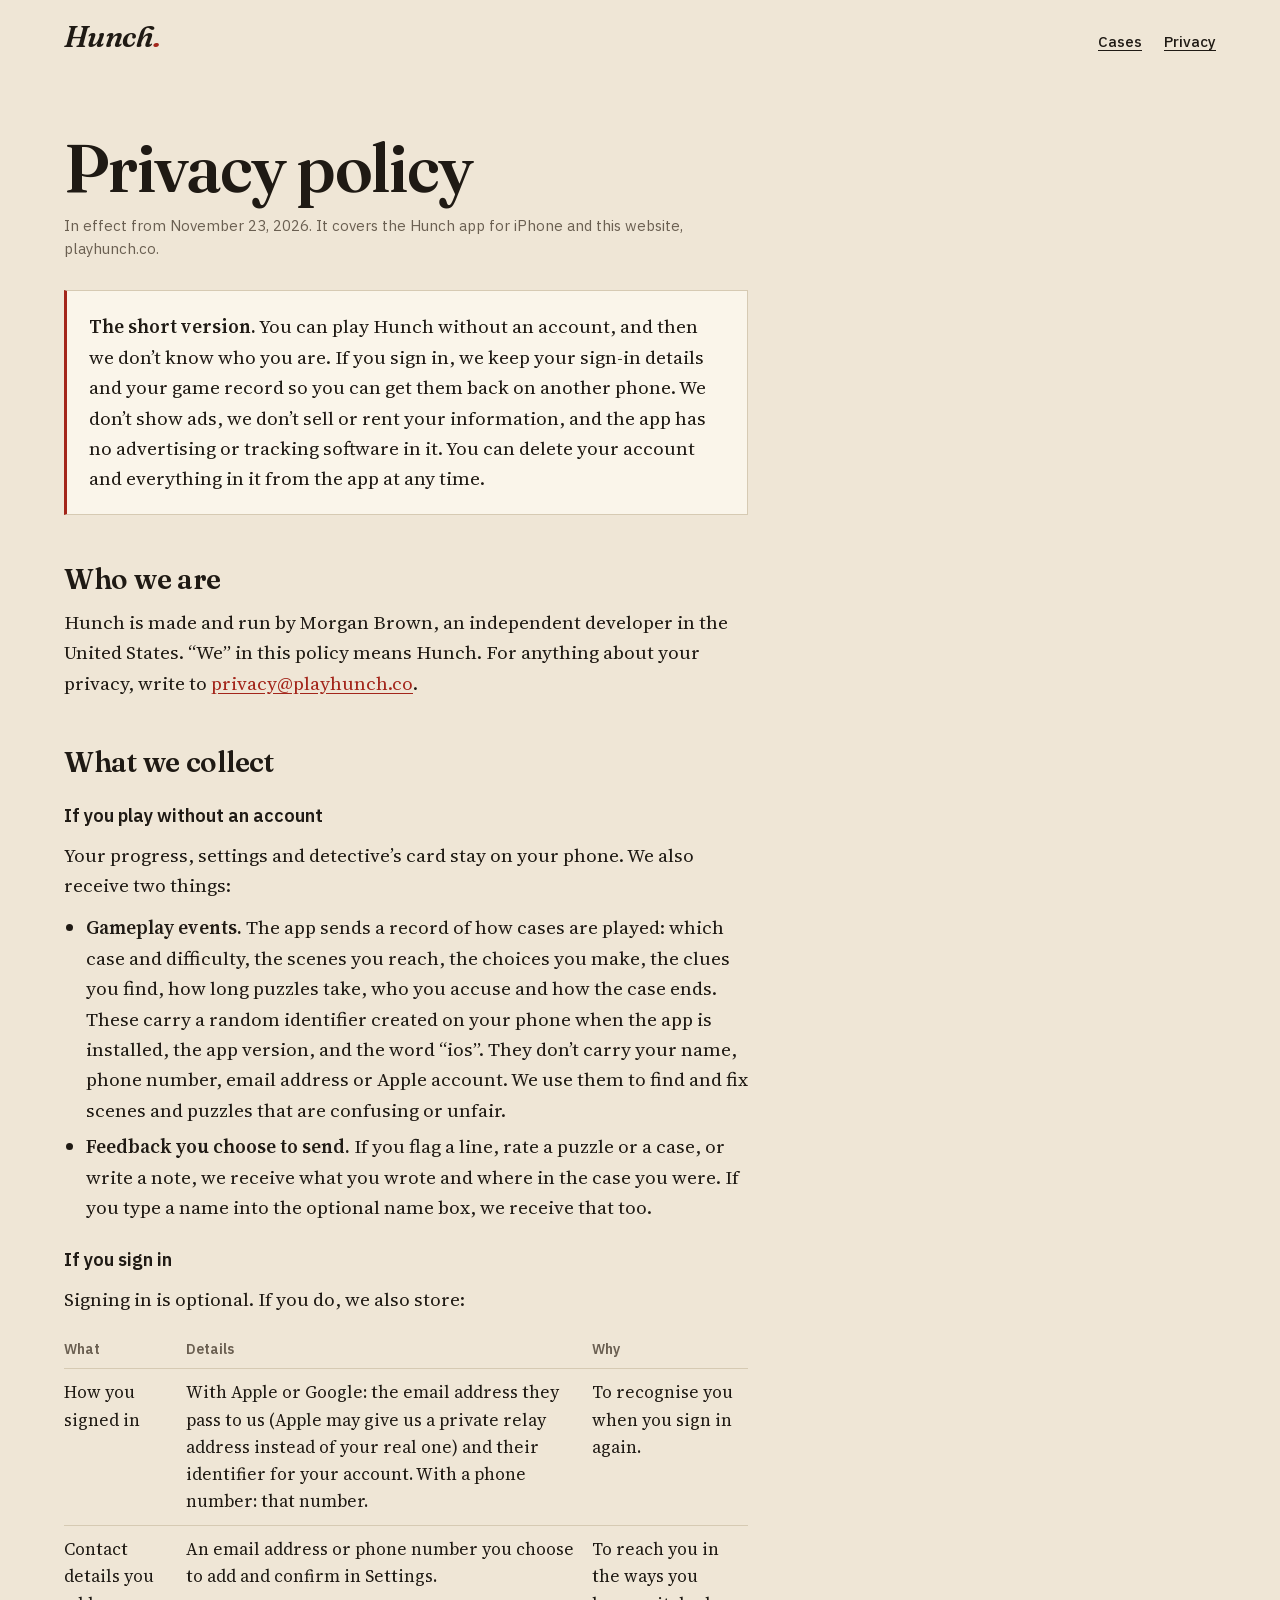
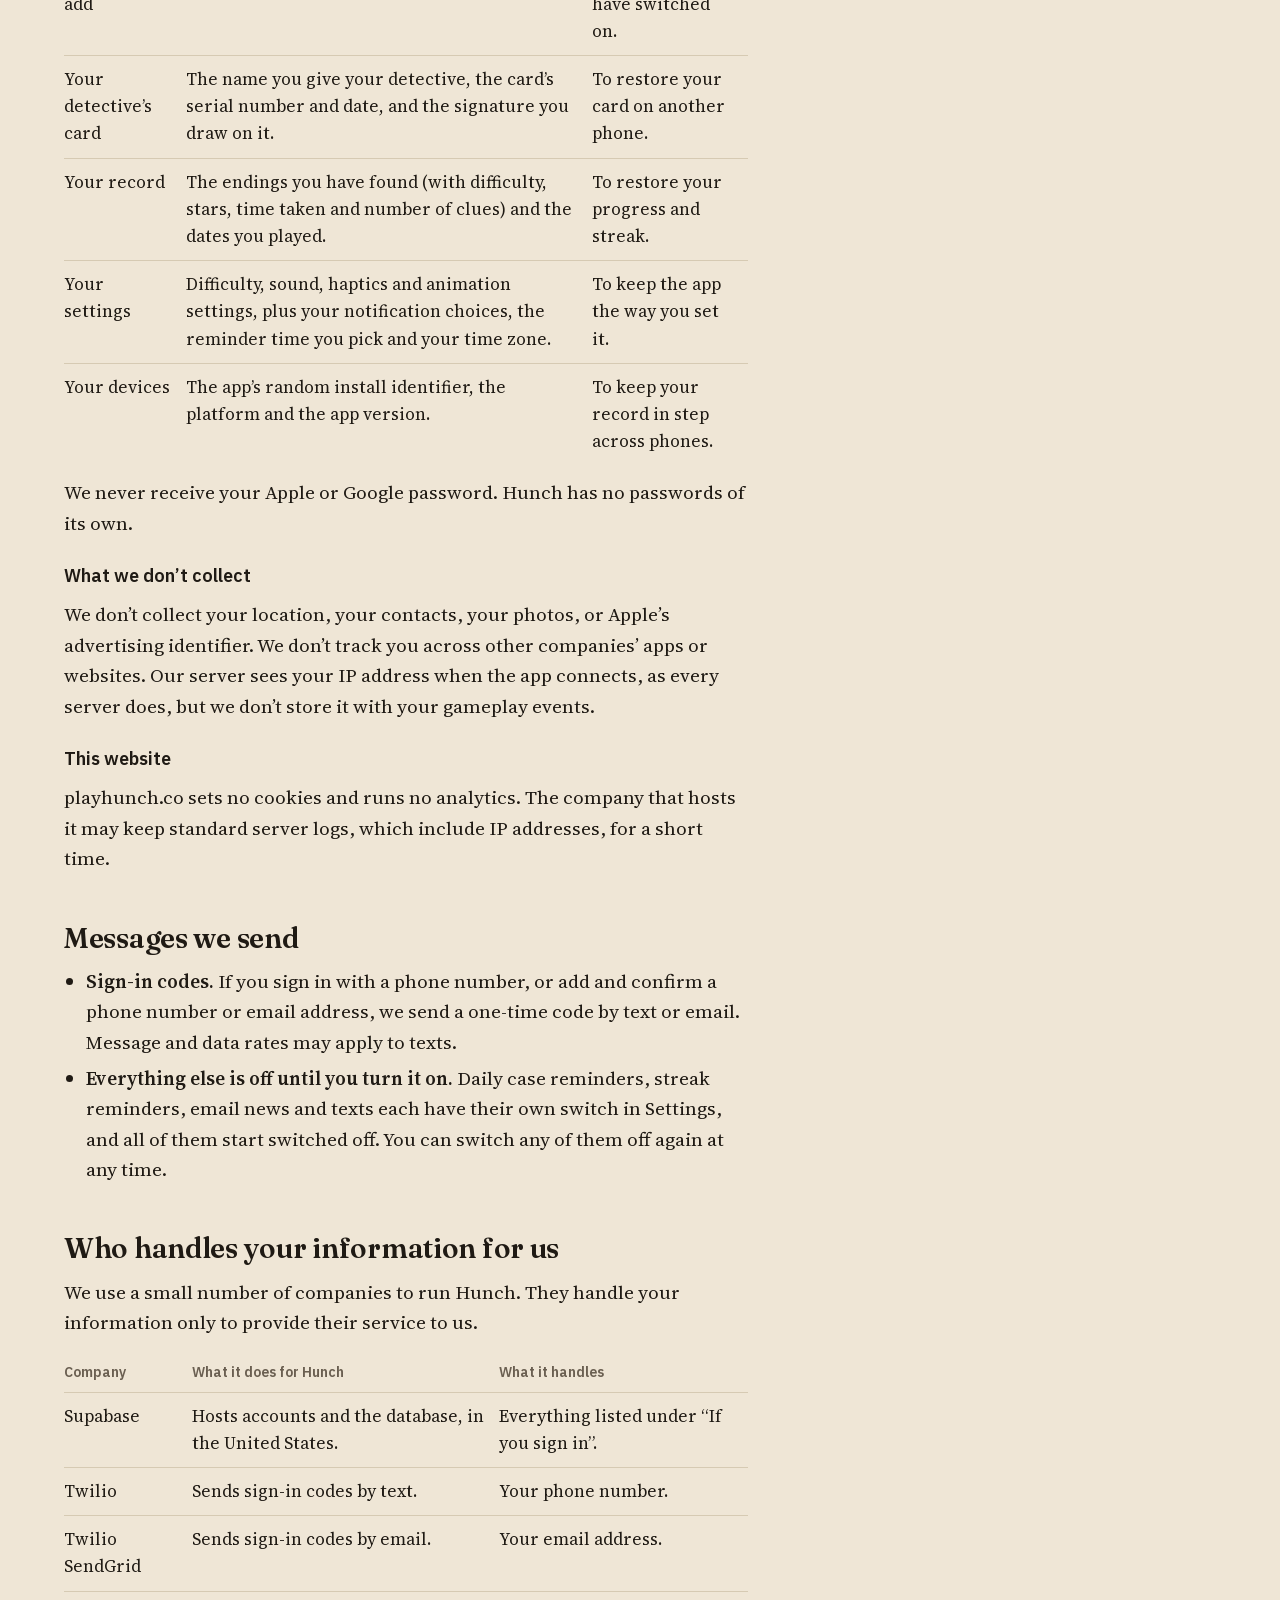
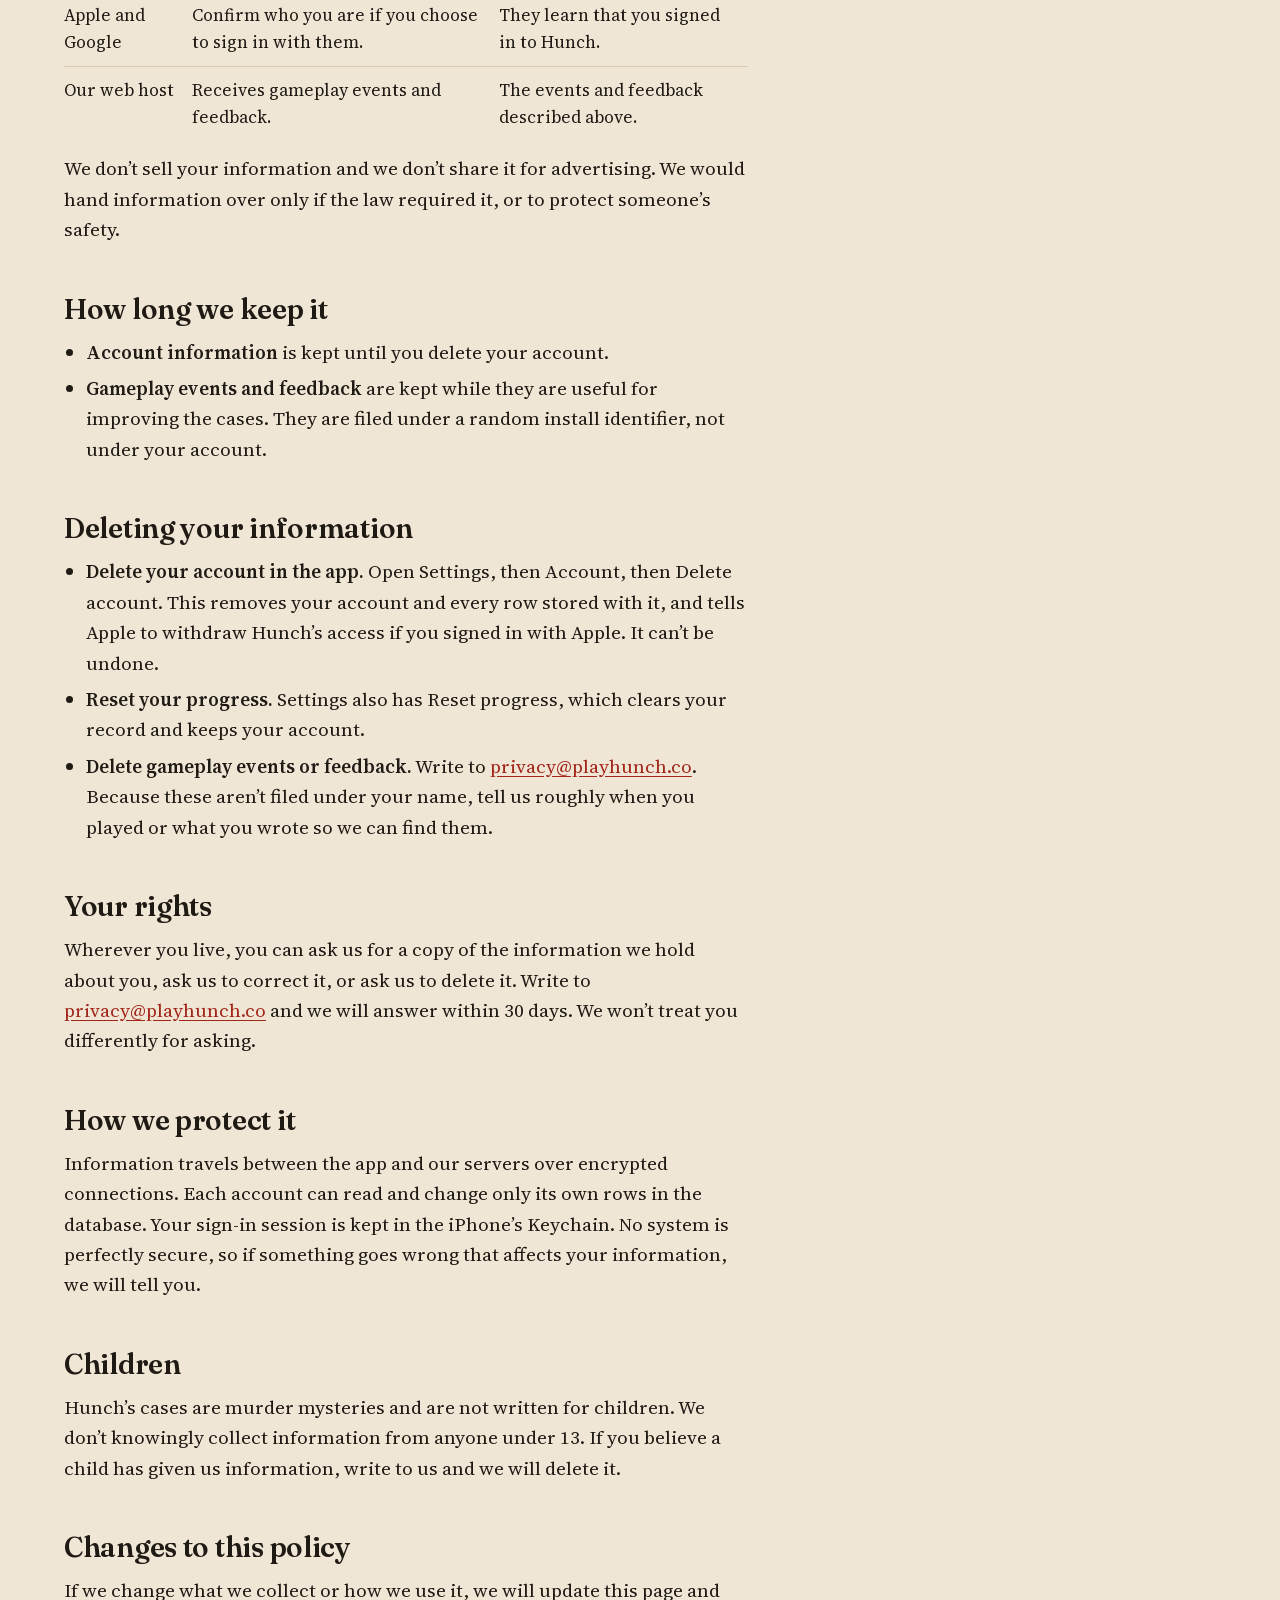
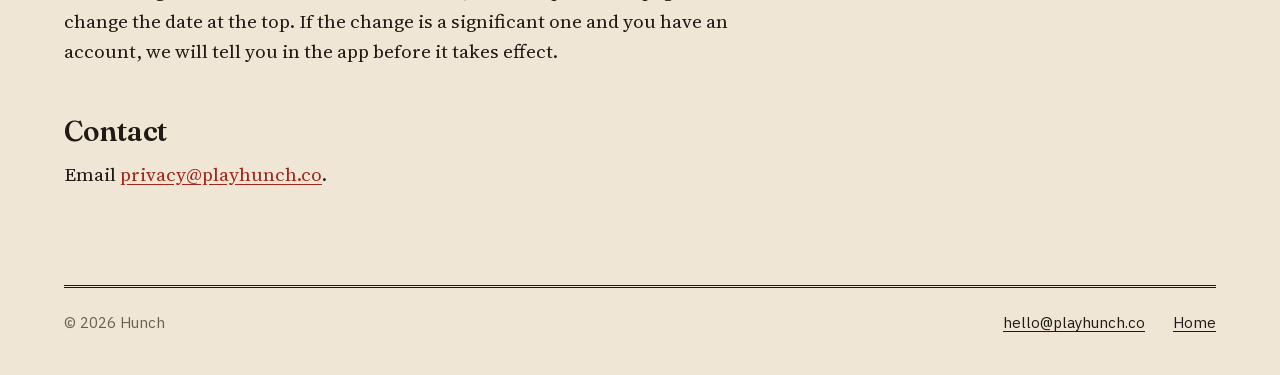
==== privacy/index.html @ 8b2c5234 "Hunch home page and privacy policy Co-Authored-By: Claude Fable 5.2 <noreply@anthropic.com>" ====
<!doctype html>
<html lang="en">
<head>
<meta charset="utf-8">
<meta name="viewport" content="width=device-width,initial-scale=1">
<title>Privacy policy | Hunch</title>
<meta name="description" content="What the Hunch app collects, why, who handles it, and how to delete it.">
<meta name="theme-color" content="#efe6d6">
<link rel="icon" href="/icon-180.png">
<link rel="apple-touch-icon" href="/icon-180.png">
<link rel="stylesheet" href="/site.css">
</head>
<body>

<header class="top">
  <a class="name" href="/" aria-label="Hunch home">Hunch<span>.</span></a>
  <nav><a href="/#cases">Cases</a><a href="/privacy/" aria-current="page">Privacy</a></nav>
</header>

<main class="doc">
  <h1>Privacy policy</h1>
  <p class="dated">In effect from November 23, 2026. It covers the Hunch app for iPhone and this website, playhunch.co.</p>

  <div class="short">
    <p><strong>The short version.</strong> You can play Hunch without an account, and then we don’t know who you are. If you sign in, we keep your sign-in details and your game record so you can get them back on another phone. We don’t show ads, we don’t sell or rent your information, and the app has no advertising or tracking software in it. You can delete your account and everything in it from the app at any time.</p>
  </div>

  <h2>Who we are</h2>
  <p>Hunch is made and run by Morgan Brown, an independent developer in the United States. “We” in this policy means Hunch. For anything about your privacy, write to <a href="mailto:privacy@playhunch.co">privacy@playhunch.co</a>.</p>

  <h2>What we collect</h2>

  <h3>If you play without an account</h3>
  <p>Your progress, settings and detective’s card stay on your phone. We also receive two things:</p>
  <ul>
    <li><strong>Gameplay events.</strong> The app sends a record of how cases are played: which case and difficulty, the scenes you reach, the choices you make, the clues you find, how long puzzles take, who you accuse and how the case ends. These carry a random identifier created on your phone when the app is installed, the app version, and the word “ios”. They don’t carry your name, phone number, email address or Apple account. We use them to find and fix scenes and puzzles that are confusing or unfair.</li>
    <li><strong>Feedback you choose to send.</strong> If you flag a line, rate a puzzle or a case, or write a note, we receive what you wrote and where in the case you were. If you type a name into the optional name box, we receive that too.</li>
  </ul>

  <h3>If you sign in</h3>
  <p>Signing in is optional. If you do, we also store:</p>
  <table>
    <thead><tr><th>What</th><th>Details</th><th>Why</th></tr></thead>
    <tbody>
      <tr><td>How you signed in</td><td>With Apple or Google: the email address they pass to us (Apple may give us a private relay address instead of your real one) and their identifier for your account. With a phone number: that number.</td><td>To recognise you when you sign in again.</td></tr>
      <tr><td>Contact details you add</td><td>An email address or phone number you choose to add and confirm in Settings.</td><td>To reach you in the ways you have switched on.</td></tr>
      <tr><td>Your detective’s card</td><td>The name you give your detective, the card’s serial number and date, and the signature you draw on it.</td><td>To restore your card on another phone.</td></tr>
      <tr><td>Your record</td><td>The endings you have found (with difficulty, stars, time taken and number of clues) and the dates you played.</td><td>To restore your progress and streak.</td></tr>
      <tr><td>Your settings</td><td>Difficulty, sound, haptics and animation settings, plus your notification choices, the reminder time you pick and your time zone.</td><td>To keep the app the way you set it.</td></tr>
      <tr><td>Your devices</td><td>The app’s random install identifier, the platform and the app version.</td><td>To keep your record in step across phones.</td></tr>
    </tbody>
  </table>
  <p>We never receive your Apple or Google password. Hunch has no passwords of its own.</p>

  <h3>What we don’t collect</h3>
  <p>We don’t collect your location, your contacts, your photos, or Apple’s advertising identifier. We don’t track you across other companies’ apps or websites. Our server sees your IP address when the app connects, as every server does, but we don’t store it with your gameplay events.</p>

  <h3>This website</h3>
  <p>playhunch.co sets no cookies and runs no analytics. The company that hosts it may keep standard server logs, which include IP addresses, for a short time.</p>

  <h2>Messages we send</h2>
  <ul>
    <li><strong>Sign-in codes.</strong> If you sign in with a phone number, or add and confirm a phone number or email address, we send a one-time code by text or email. Message and data rates may apply to texts.</li>
    <li><strong>Everything else is off until you turn it on.</strong> Daily case reminders, streak reminders, email news and texts each have their own switch in Settings, and all of them start switched off. You can switch any of them off again at any time.</li>
  </ul>

  <h2>Who handles your information for us</h2>
  <p>We use a small number of companies to run Hunch. They handle your information only to provide their service to us.</p>
  <table>
    <thead><tr><th>Company</th><th>What it does for Hunch</th><th>What it handles</th></tr></thead>
    <tbody>
      <tr><td>Supabase</td><td>Hosts accounts and the database, in the United States.</td><td>Everything listed under “If you sign in”.</td></tr>
      <tr><td>Twilio</td><td>Sends sign-in codes by text.</td><td>Your phone number.</td></tr>
      <tr><td>Twilio SendGrid</td><td>Sends sign-in codes by email.</td><td>Your email address.</td></tr>
      <tr><td>Apple and Google</td><td>Confirm who you are if you choose to sign in with them.</td><td>They learn that you signed in to Hunch.</td></tr>
      <tr><td>Our web host</td><td>Receives gameplay events and feedback.</td><td>The events and feedback described above.</td></tr>
    </tbody>
  </table>
  <p>We don’t sell your information and we don’t share it for advertising. We would hand information over only if the law required it, or to protect someone’s safety.</p>

  <h2>How long we keep it</h2>
  <ul>
    <li><strong>Account information</strong> is kept until you delete your account.</li>
    <li><strong>Gameplay events and feedback</strong> are kept while they are useful for improving the cases. They are filed under a random install identifier, not under your account.</li>
  </ul>

  <h2>Deleting your information</h2>
  <ul>
    <li><strong>Delete your account in the app.</strong> Open Settings, then Account, then Delete account. This removes your account and every row stored with it, and tells Apple to withdraw Hunch’s access if you signed in with Apple. It can’t be undone.</li>
    <li><strong>Reset your progress.</strong> Settings also has Reset progress, which clears your record and keeps your account.</li>
    <li><strong>Delete gameplay events or feedback.</strong> Write to <a href="mailto:privacy@playhunch.co">privacy@playhunch.co</a>. Because these aren’t filed under your name, tell us roughly when you played or what you wrote so we can find them.</li>
  </ul>

  <h2>Your rights</h2>
  <p>Wherever you live, you can ask us for a copy of the information we hold about you, ask us to correct it, or ask us to delete it. Write to <a href="mailto:privacy@playhunch.co">privacy@playhunch.co</a> and we will answer within 30 days. We won’t treat you differently for asking.</p>

  <h2>How we protect it</h2>
  <p>Information travels between the app and our servers over encrypted connections. Each account can read and change only its own rows in the database. Your sign-in session is kept in the iPhone’s Keychain. No system is perfectly secure, so if something goes wrong that affects your information, we will tell you.</p>

  <h2>Children</h2>
  <p>Hunch’s cases are murder mysteries and are not written for children. We don’t knowingly collect information from anyone under 13. If you believe a child has given us information, write to us and we will delete it.</p>

  <h2>Changes to this policy</h2>
  <p>If we change what we collect or how we use it, we will update this page and change the date at the top. If the change is a significant one and you have an account, we will tell you in the app before it takes effect.</p>

  <h2>Contact</h2>
  <p>Email <a href="mailto:privacy@playhunch.co">privacy@playhunch.co</a>.</p>
</main>

<footer class="foot">
  <span class="made">© 2026 Hunch</span>
  <a href="mailto:hello@playhunch.co">hello@playhunch.co</a>
  <a href="/">Home</a>
</footer>
</body>
</html>
---- site.css ----
/* playhunch.co. Same paper, ink and red as the app's paper theme (twist.css), same typefaces (fonts/fonts.css). */
@font-face{font-family:'Fraunces';font-style:italic;font-weight:400 600;font-display:swap;src:url(fonts/fraunces-italic-var-latin.woff2) format('woff2')}
@font-face{font-family:'Fraunces';font-style:normal;font-weight:400 800;font-display:swap;src:url(fonts/fraunces-normal-var-latin.woff2) format('woff2')}
@font-face{font-family:'Source Serif 4';font-style:normal;font-weight:400 600;font-display:swap;src:url(fonts/source-serif-4-normal-var-latin.woff2) format('woff2')}
@font-face{font-family:'Source Serif 4';font-style:italic;font-weight:400;font-display:swap;src:url(fonts/source-serif-4-italic-400-latin.woff2) format('woff2')}
@font-face{font-family:'IBM Plex Sans';font-style:normal;font-weight:400 600;font-display:swap;src:url(fonts/ibm-plex-sans-normal-var-latin.woff2) format('woff2')}

:root{
  --paper:#efe6d6;--card:#faf5ea;--ink:#1f1a14;--mute:#6a5f51;--red:#a3261b;--line:#d6cab3;
  --display:'Fraunces',Georgia,serif;--body:'Source Serif 4',Georgia,serif;--ui:'IBM Plex Sans',system-ui,sans-serif;
  --gutter:clamp(20px,5vw,64px);
}
*{box-sizing:border-box;margin:0;padding:0}
html{-webkit-text-size-adjust:100%}
body{background:var(--paper);color:var(--ink);font:400 19px/1.6 var(--body)}
img{display:block;max-width:100%;height:auto}
a{color:var(--red);text-underline-offset:.18em}
a:hover{color:var(--ink)}
:focus-visible{outline:3px solid var(--red);outline-offset:3px;border-radius:2px}

/* ---------- top of every page ---------- */
.top{display:flex;justify-content:space-between;align-items:baseline;padding:22px var(--gutter)}
.top .name{font:600 italic 30px/1 var(--display);letter-spacing:-.02em;color:var(--ink);text-decoration:none}
.top .name span,.mark span{color:var(--red)}
.top nav a{font:500 15px/1 var(--ui);color:var(--ink);margin-left:22px}

/* ---------- home: hero ---------- */
.hero{display:grid;grid-template-columns:minmax(0,5fr) minmax(0,7fr);align-items:end;gap:clamp(24px,4vw,56px);padding:clamp(12px,4vw,48px) 0 0 var(--gutter)}
.hero .say{padding-bottom:clamp(28px,5vw,72px)}
.mark{font:600 italic clamp(88px,15vw,208px)/.82 var(--display);letter-spacing:-.04em;margin-left:-.05em}
.hero .line{font:400 clamp(22px,2.4vw,30px)/1.3 var(--body);margin-top:clamp(20px,3vw,36px);max-width:17em}
.hero .status{font:400 17px/1.5 var(--ui);color:var(--mute);margin-top:18px;max-width:26em}
.hero figure{border-left:3px solid var(--ink);border-top:3px solid var(--ink)}
.hero figure img{width:100%;aspect-ratio:3/2;object-fit:cover}

.btn{display:inline-block;font:600 17px/1 var(--ui);color:var(--card);background:var(--red);text-decoration:none;padding:16px 22px;border-radius:999px;margin-top:26px}
.btn:hover{background:var(--ink);color:var(--card)}

/* ---------- home: the playable opening ---------- */
.try{background:var(--ink);color:var(--paper);padding:clamp(48px,8vw,104px) var(--gutter);display:grid;grid-template-columns:minmax(0,4fr) minmax(0,5fr);gap:clamp(28px,6vw,96px);align-items:start}
.try h2{font:600 clamp(34px,4.4vw,58px)/1.02 var(--display);letter-spacing:-.02em}
.try>div:first-child{position:sticky;top:48px}
.try .why{margin-top:18px;max-width:22em;color:#cfc4b0}
.page{background:var(--paper);color:var(--ink);border-radius:26px;padding:26px 24px 22px;max-width:440px;width:100%;justify-self:start}
.page .where{font:600 13px/1 var(--ui);color:var(--red);letter-spacing:.04em}
.page h3{font:700 30px/1.05 var(--display);letter-spacing:-.01em;margin:10px 0 14px}
.page p{font-size:18px;line-height:1.55;margin-top:12px}
.page .spoken{border-left:3px solid var(--red);padding-left:14px}
.page .spoken b{display:block;font:600 12px/1 var(--ui);letter-spacing:.08em;color:var(--mute);margin-bottom:6px}
.leads{list-style:none;margin-top:20px;display:grid;gap:10px}
.leads button{display:block;width:100%;text-align:left;font:inherit;color:var(--ink);background:var(--card);border:1px solid var(--line);border-radius:14px;padding:13px 16px;cursor:pointer;transition:scale .08s ease-out,border-color .15s,background-color .15s}
.leads button:hover{border-color:var(--ink)}
.leads button:active{scale:.98}
.leads b{display:block;font:600 19px/1.2 var(--display)}
.leads i{display:block;font:400 14.5px/1.35 var(--ui);font-style:normal;color:var(--mute);margin-top:3px}
.leads button[aria-pressed=true]{background:var(--ink);border-color:var(--ink);color:var(--paper)}
.leads button[aria-pressed=true] i{color:#cfc4b0}
.leads.chosen button[aria-pressed=false]{opacity:.45}
.after{margin-top:18px;font:400 16px/1.5 var(--ui);color:var(--mute);min-height:3em}
.after strong{color:var(--ink);font-weight:600}

/* ---------- home: the cases ---------- */
.cases{padding:clamp(48px,8vw,104px) var(--gutter)}
.cases h2,.facts h2{font:600 clamp(30px,3.6vw,46px)/1.05 var(--display);letter-spacing:-.02em;max-width:16em}
.cases ol{list-style:none;margin-top:clamp(24px,4vw,44px)}
.cases li{display:grid;grid-template-columns:minmax(0,5fr) minmax(0,7fr);gap:clamp(18px,4vw,56px);align-items:center;padding:clamp(18px,3vw,32px) 0;border-top:1px solid var(--line)}
.cases li:last-child{border-bottom:1px solid var(--line)}
.cases img{aspect-ratio:3/2;object-fit:cover;width:100%}
.cases h3{font:700 clamp(28px,3.2vw,42px)/1.05 var(--display);letter-spacing:-.01em}
.cases .set{font:500 15px/1.3 var(--ui);color:var(--red);margin-bottom:8px}
.cases p{margin-top:10px;max-width:30em}

/* ---------- home: plain facts ---------- */
.facts{padding:0 var(--gutter) clamp(56px,8vw,104px);display:grid;grid-template-columns:minmax(0,5fr) minmax(0,7fr);gap:clamp(18px,4vw,56px)}
.facts dl{display:grid;gap:22px}
.facts dt{font:600 21px/1.25 var(--display)}
.facts dd{color:var(--mute);margin-top:4px;max-width:32em}

/* ---------- foot ---------- */
.foot{border-top:3px double var(--ink);margin:0 var(--gutter);padding:24px 0 40px;display:flex;flex-wrap:wrap;gap:8px 28px;font:400 15px/1.5 var(--ui);color:var(--mute)}
.foot a{color:var(--ink)}
.foot .made{margin-right:auto}

/* ---------- privacy ---------- */
.doc{max-width:calc(36em + 2*var(--gutter));padding:clamp(20px,5vw,56px) var(--gutter) clamp(56px,8vw,96px)}
.doc h1{font:600 clamp(40px,6vw,68px)/1 var(--display);letter-spacing:-.025em}
.doc .dated{font:400 15px/1.5 var(--ui);color:var(--mute);margin-top:14px}
.doc .short{background:var(--card);border:1px solid var(--line);border-left:3px solid var(--red);padding:20px 22px;margin-top:30px}
.doc .short p:first-child{margin-top:0}
.doc h2{font:600 28px/1.15 var(--display);letter-spacing:-.01em;margin-top:48px}
.doc h3{font:600 18px/1.3 var(--ui);margin-top:26px}
.doc p,.doc ul{margin-top:12px}
.doc ul{padding-left:1.15em}
.doc li{margin-top:6px}
.doc table{border-collapse:collapse;width:100%;margin-top:16px;font-size:17px}
.doc th,.doc td{text-align:left;vertical-align:top;padding:10px 14px 10px 0;border-top:1px solid var(--line)}
.doc th{font:600 14px/1.3 var(--ui);color:var(--mute);border-top:0}

@media (max-width:820px){
  body{font-size:18px}
  .hero{grid-template-columns:1fr;padding-right:0}
  .hero .say{padding-right:var(--gutter);padding-bottom:8px}
  .try,.facts{grid-template-columns:1fr}
  .cases li{grid-template-columns:1fr;gap:14px}
  .top nav a{margin-left:16px}
  .doc table,.doc tbody,.doc tr,.doc td{display:block}
  .doc thead{display:none}
  .doc td{border-top:0;padding:2px 0}
  .doc tr{border-top:1px solid var(--line);padding:12px 0}
  .doc td:first-child{font-weight:600}
}
@media (prefers-reduced-motion:reduce){*{transition:none!important}}
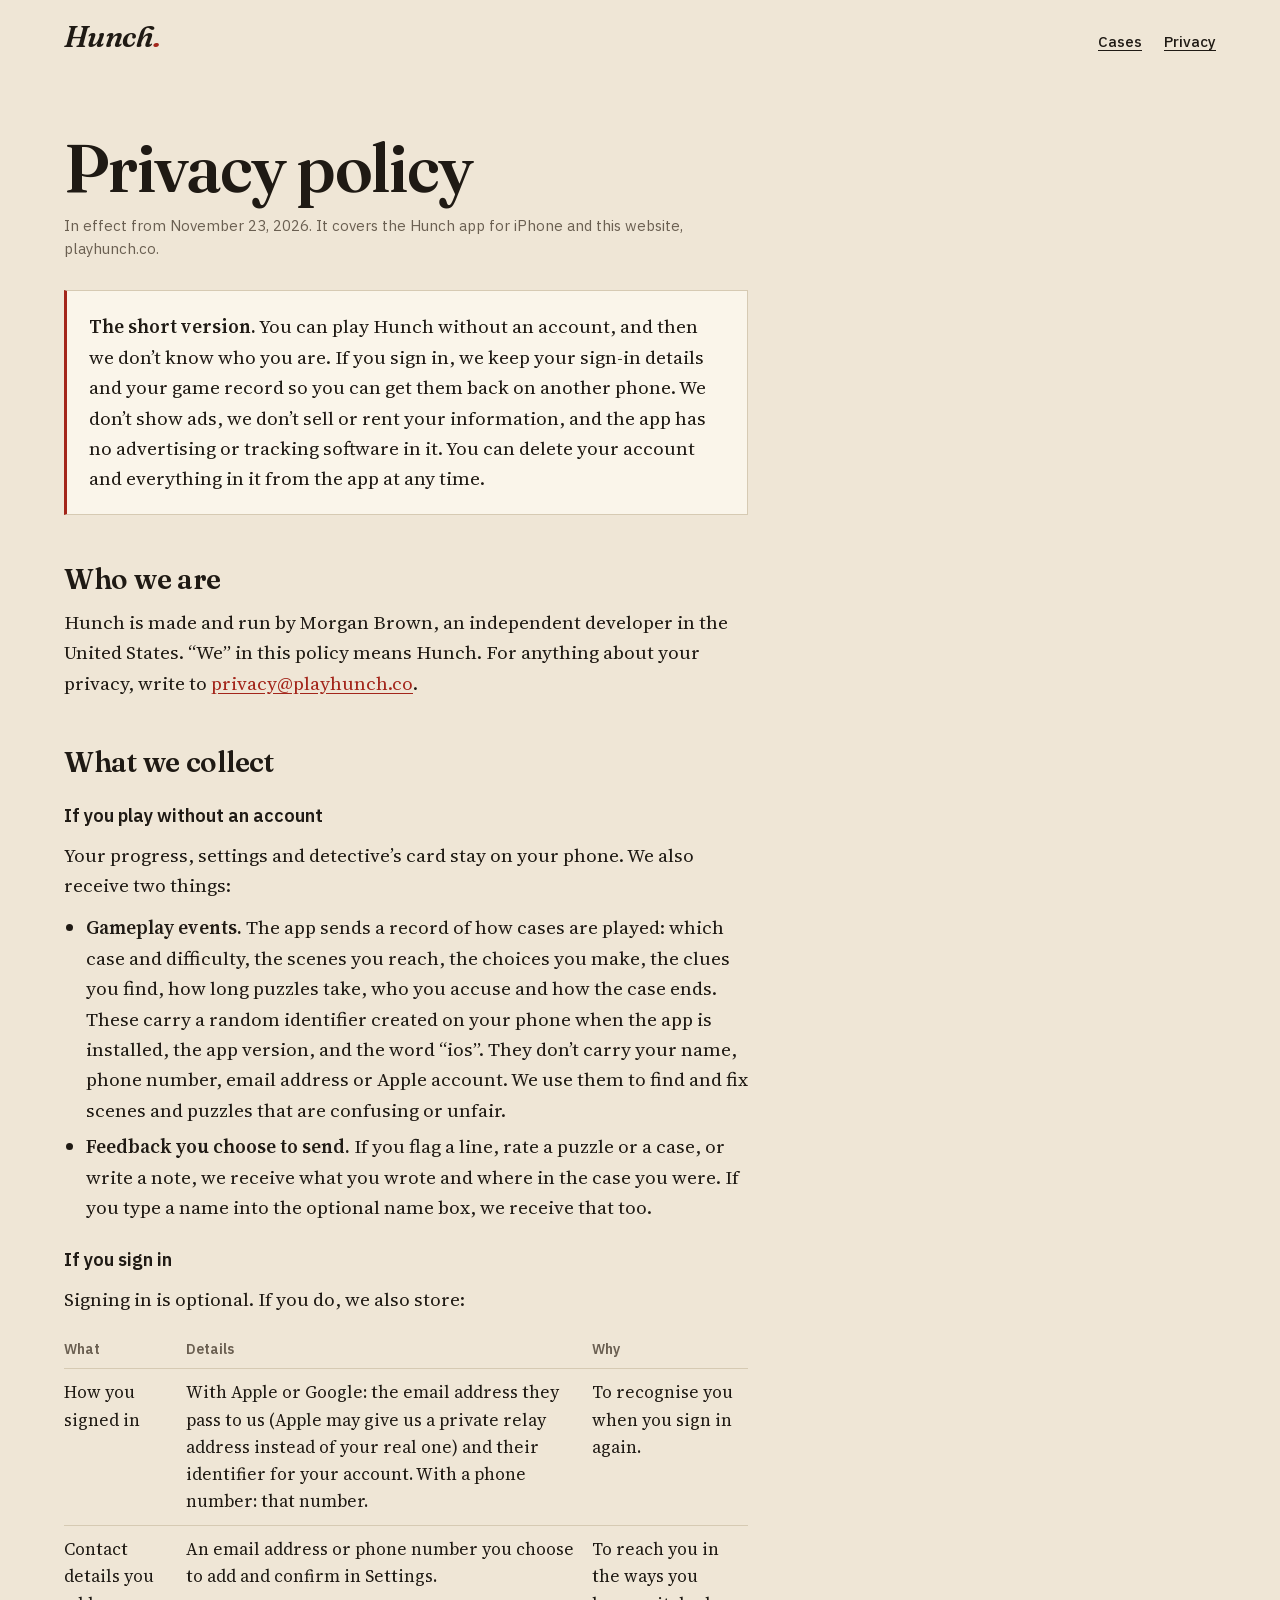
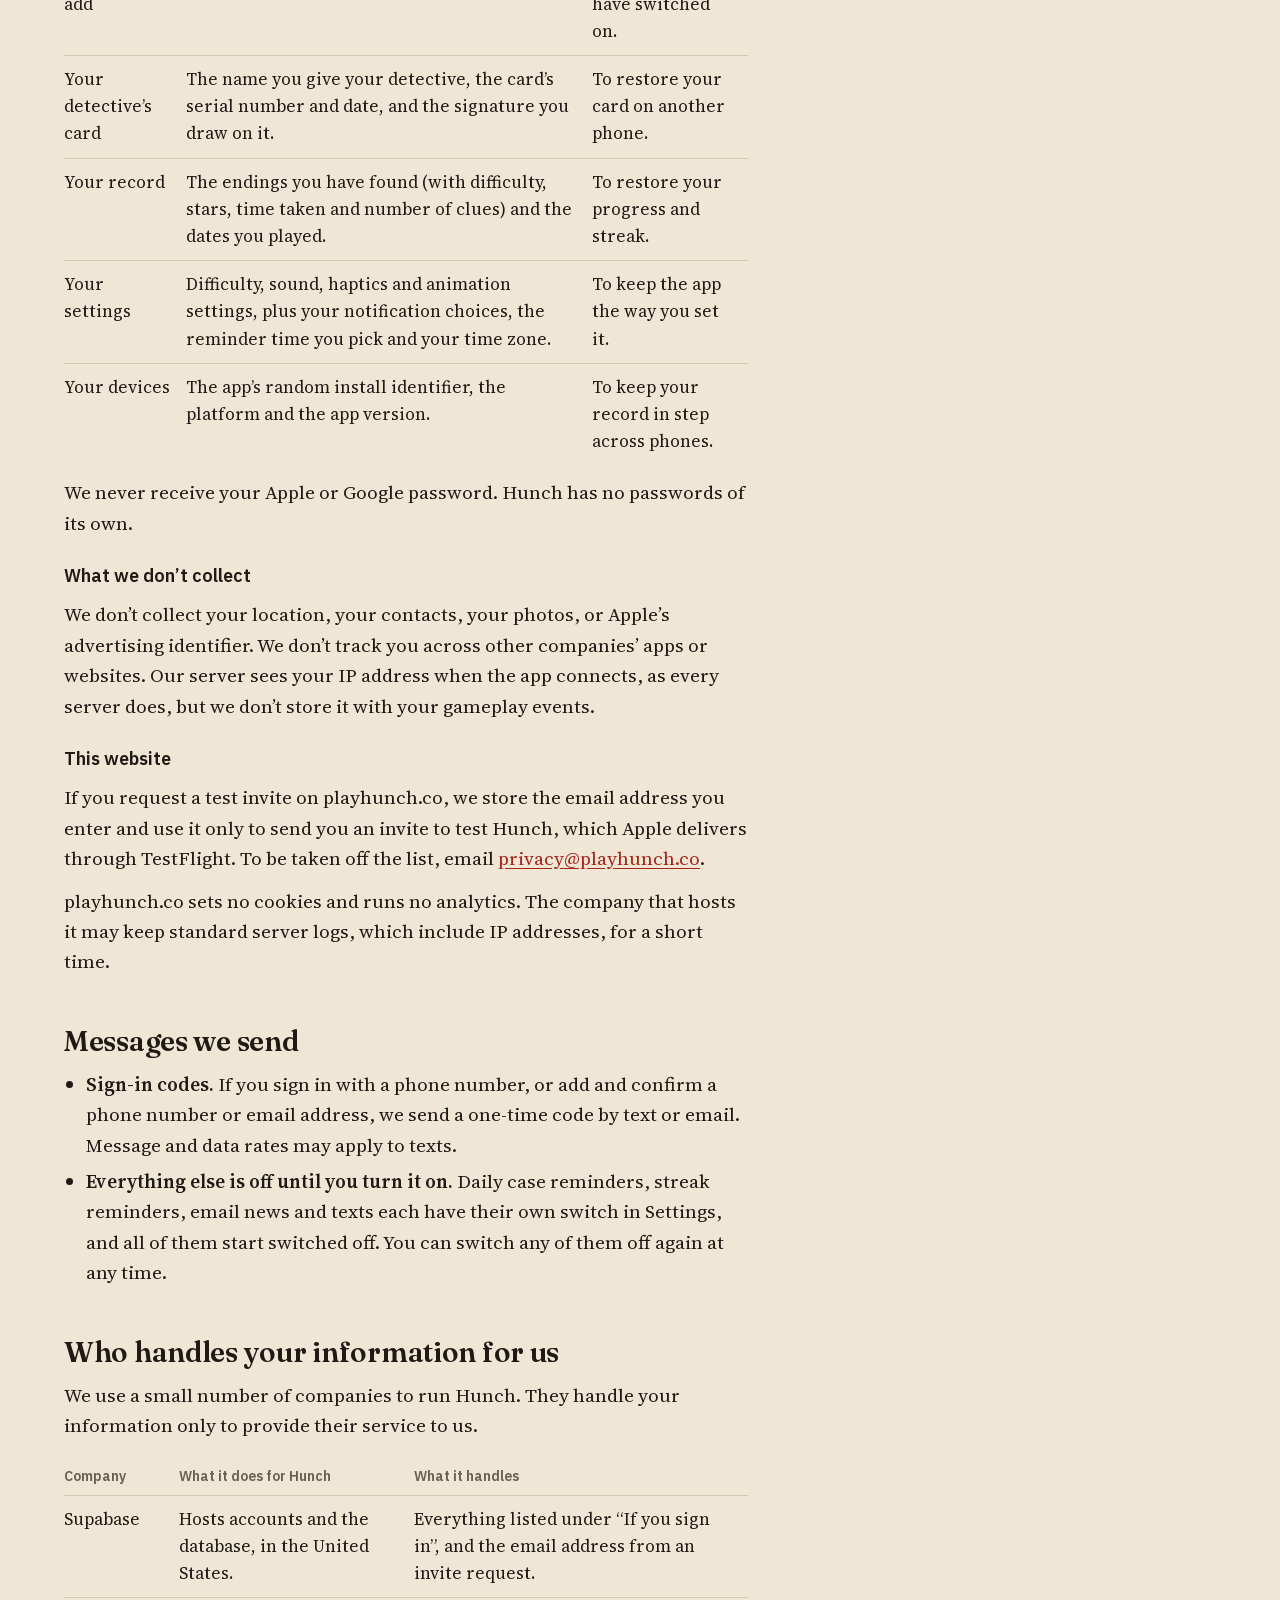
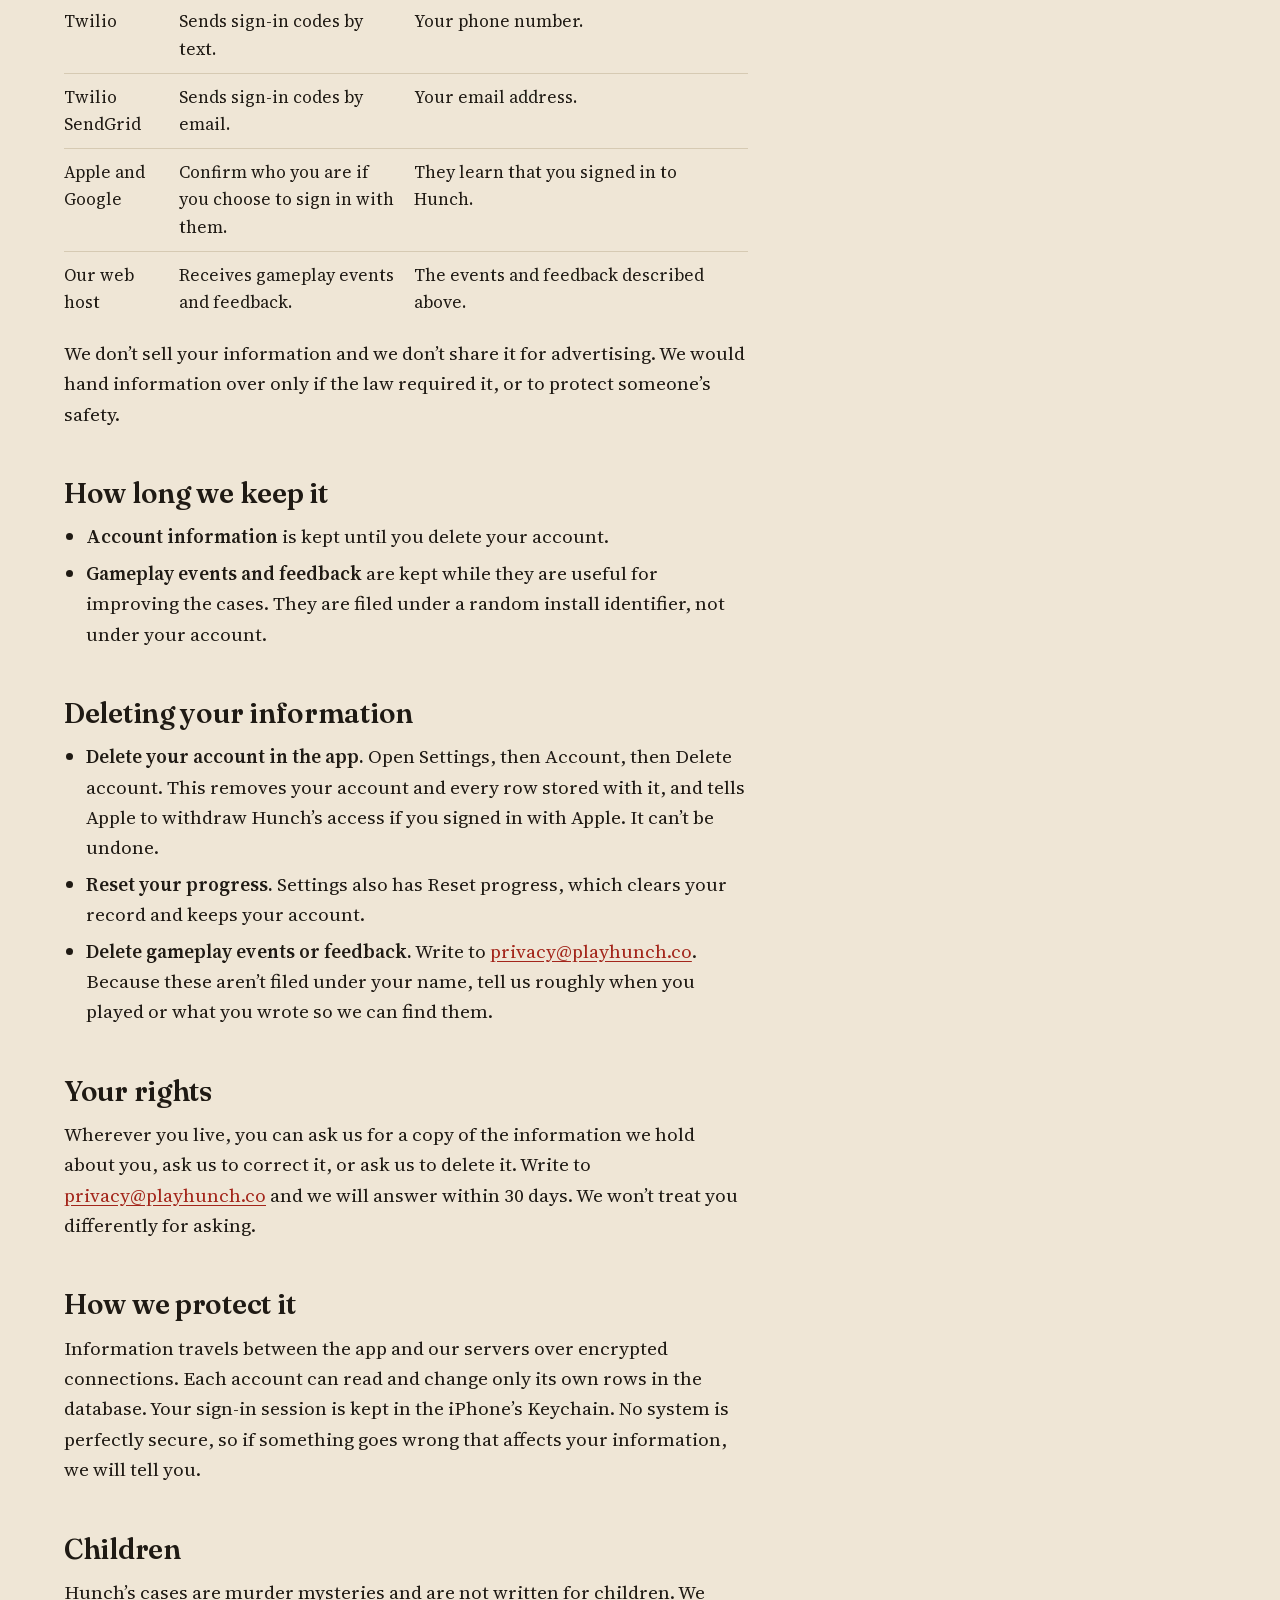
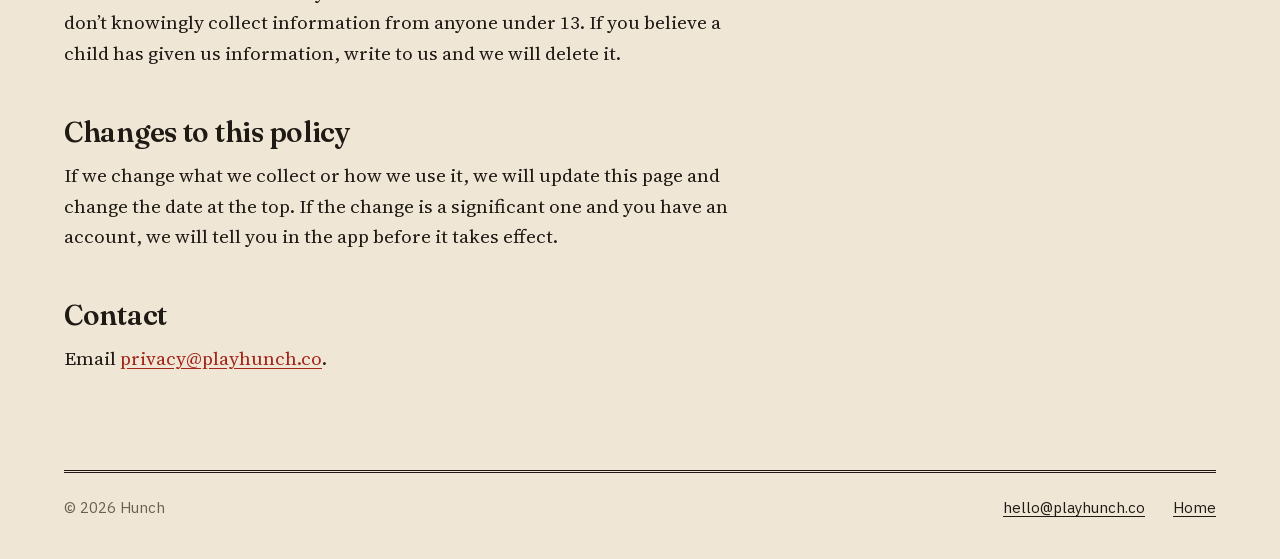
==== commit 0d46ba90: "Replace the home page with the First Night invite page One action: request a TestFlight invite. The " ====
--- a/privacy/index.html
+++ b/privacy/index.html
@@ -56,6 +56,7 @@
   <p>We don’t collect your location, your contacts, your photos, or Apple’s advertising identifier. We don’t track you across other companies’ apps or websites. Our server sees your IP address when the app connects, as every server does, but we don’t store it with your gameplay events.</p>
 
   <h3>This website</h3>
+  <p>If you request a test invite on playhunch.co, we store the email address you enter and use it only to send you an invite to test Hunch, which Apple delivers through TestFlight. To be taken off the list, email <a href="mailto:privacy@playhunch.co">privacy@playhunch.co</a>.</p>
   <p>playhunch.co sets no cookies and runs no analytics. The company that hosts it may keep standard server logs, which include IP addresses, for a short time.</p>
 
   <h2>Messages we send</h2>
@@ -69,7 +70,7 @@
   <table>
     <thead><tr><th>Company</th><th>What it does for Hunch</th><th>What it handles</th></tr></thead>
     <tbody>
-      <tr><td>Supabase</td><td>Hosts accounts and the database, in the United States.</td><td>Everything listed under “If you sign in”.</td></tr>
+      <tr><td>Supabase</td><td>Hosts accounts and the database, in the United States.</td><td>Everything listed under “If you sign in”, and the email address from an invite request.</td></tr>
       <tr><td>Twilio</td><td>Sends sign-in codes by text.</td><td>Your phone number.</td></tr>
       <tr><td>Twilio SendGrid</td><td>Sends sign-in codes by email.</td><td>Your email address.</td></tr>
       <tr><td>Apple and Google</td><td>Confirm who you are if you choose to sign in with them.</td><td>They learn that you signed in to Hunch.</td></tr>
